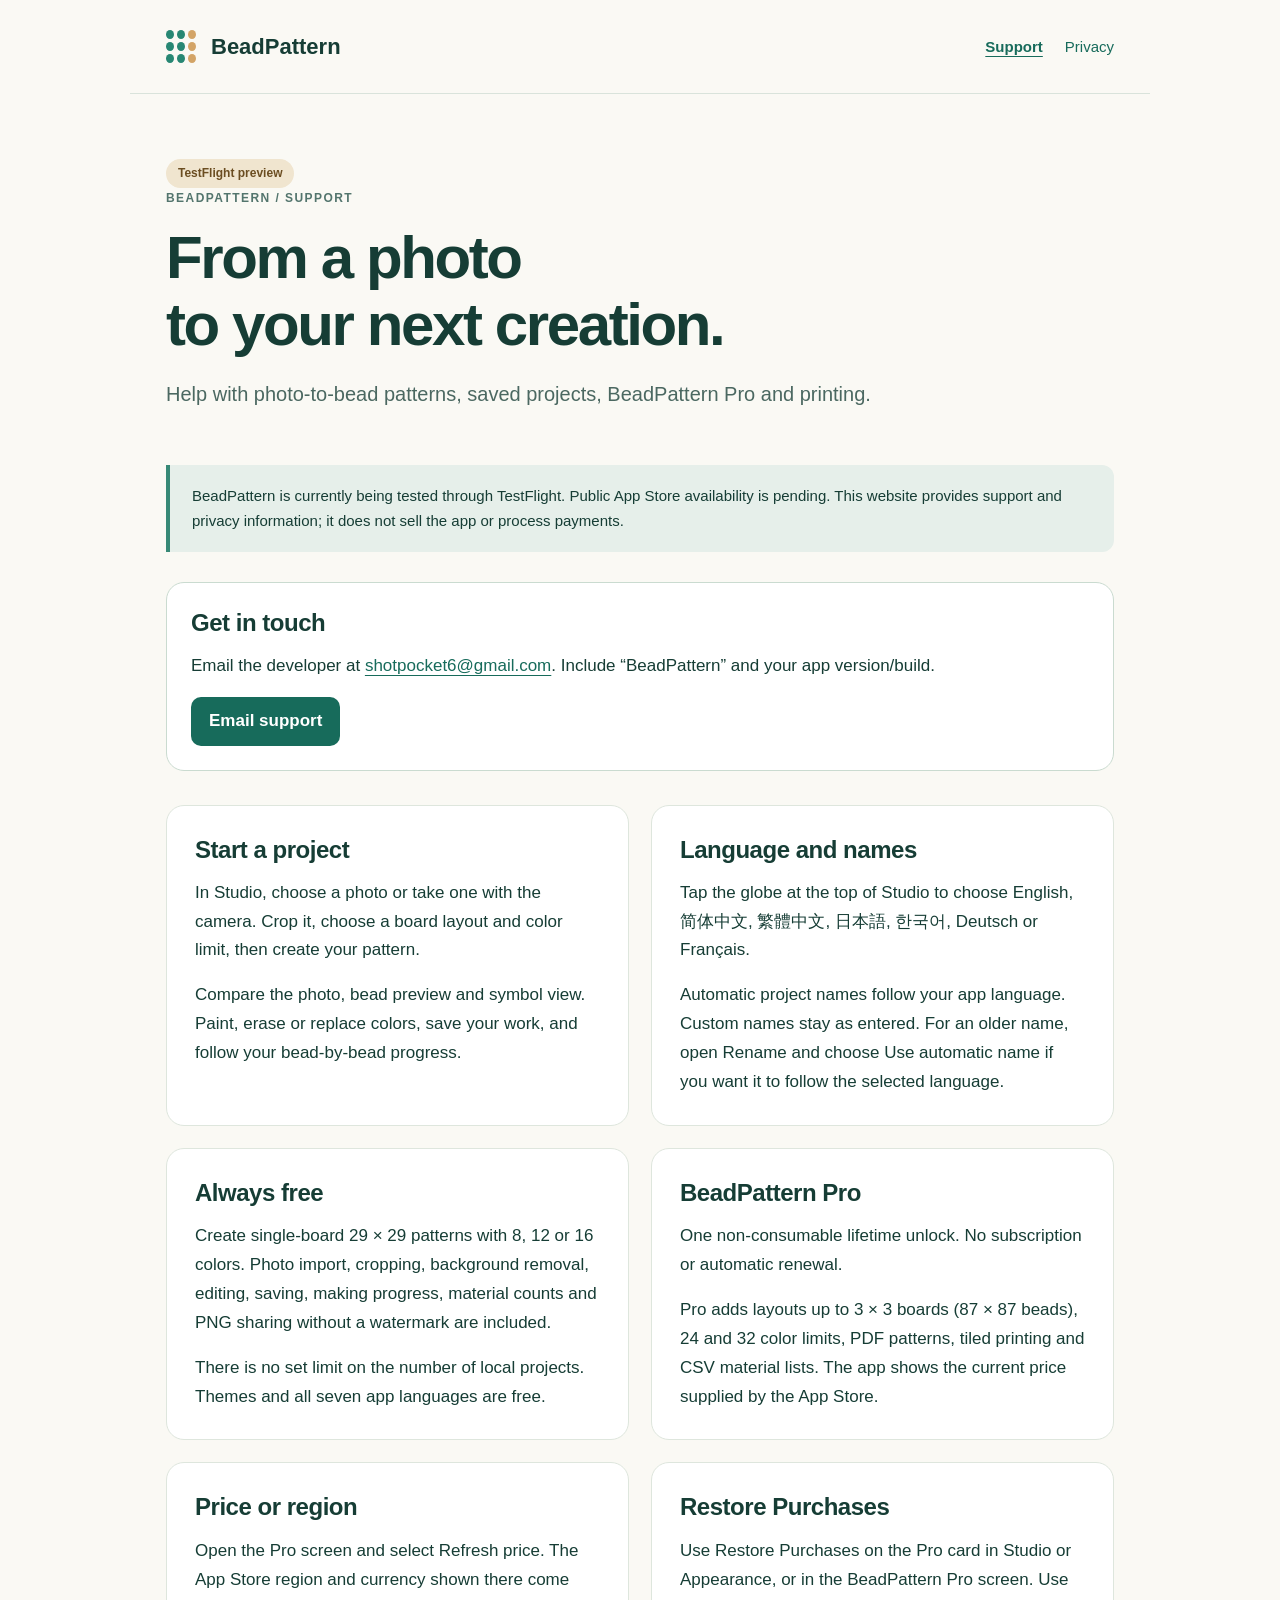
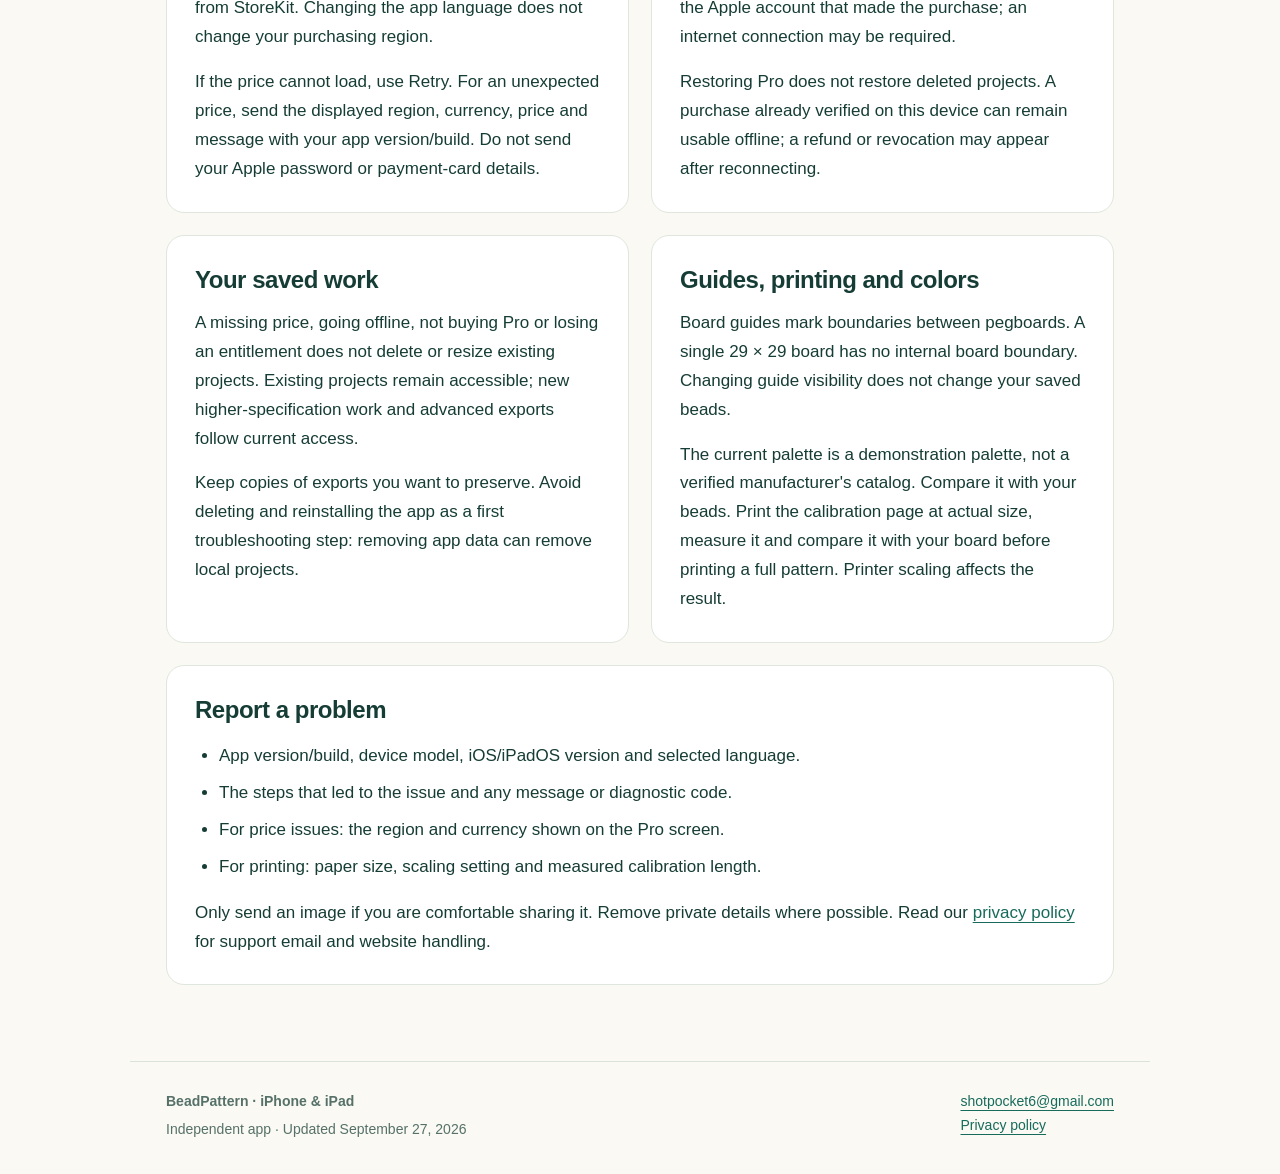
==== index.html @ d3649891 "Publish BeadPattern support and privacy pages Add standalone support and privacy documentation with " ====
<!doctype html>
<html lang="en"><head><meta charset="utf-8"><meta name="viewport" content="width=device-width,initial-scale=1"><meta name="color-scheme" content="light"><meta name="description" content="BeadPattern support: photos, bead patterns, Pro, local projects and printing."><title>Support · BeadPattern</title><link rel="stylesheet" href="styles.css"></head><body><a class="skip" href="#main">Skip to content</a><header><a class="brand" href="index.html"><span class="beads" aria-hidden="true"><i></i><i></i><i></i><i></i><i></i><i></i><i></i><i></i><i></i></span>BeadPattern</a><nav aria-label="Main"><a href="support.html" aria-current="page">Support</a><a href="privacy.html">Privacy</a></nav></header><main id="main"><section class="hero"><span class="badge">TestFlight preview</span><p class="eyebrow">BeadPattern / Support</p><h1>From a photo<br>to your next creation.</h1><p class="lede">Help with photo-to-bead patterns, saved projects, BeadPattern Pro and printing.</p></section><aside class="notice">BeadPattern is currently being tested through TestFlight. Public App Store availability is pending. This website provides support and privacy information; it does not sell the app or process payments.</aside><section class="contact"><h2>Get in touch</h2><p>Email the developer at <a href="mailto:shotpocket6@gmail.com?subject=BeadPattern%20support">shotpocket6@gmail.com</a>. Include “BeadPattern” and your app version/build.</p><a class="button" href="mailto:shotpocket6@gmail.com?subject=BeadPattern%20support">Email support</a></section><div class="grid"><section class="card"><h2>Start a project</h2><p>In Studio, choose a photo or take one with the camera. Crop it, choose a board layout and color limit, then create your pattern.</p><p>Compare the photo, bead preview and symbol view. Paint, erase or replace colors, save your work, and follow your bead-by-bead progress.</p></section><section class="card"><h2>Language and names</h2><p>Tap the globe at the top of Studio to choose English, 简体中文, 繁體中文, 日本語, 한국어, Deutsch or Français.</p><p>Automatic project names follow your app language. Custom names stay as entered. For an older name, open Rename and choose Use automatic name if you want it to follow the selected language.</p></section><section class="card"><h2>Always free</h2><p>Create single-board 29 × 29 patterns with 8, 12 or 16 colors. Photo import, cropping, background removal, editing, saving, making progress, material counts and PNG sharing without a watermark are included.</p><p>There is no set limit on the number of local projects. Themes and all seven app languages are free.</p></section><section class="card"><h2>BeadPattern Pro</h2><p>One non-consumable lifetime unlock. No subscription or automatic renewal.</p><p>Pro adds layouts up to 3 × 3 boards (87 × 87 beads), 24 and 32 color limits, PDF patterns, tiled printing and CSV material lists. The app shows the current price supplied by the App Store.</p></section><section class="card"><h2>Price or region</h2><p>Open the Pro screen and select Refresh price. The App Store region and currency shown there come from StoreKit. Changing the app language does not change your purchasing region.</p><p>If the price cannot load, use Retry. For an unexpected price, send the displayed region, currency, price and message with your app version/build. Do not send your Apple password or payment-card details.</p></section><section class="card"><h2>Restore Purchases</h2><p>Use Restore Purchases on the Pro card in Studio or Appearance, or in the BeadPattern Pro screen. Use the Apple account that made the purchase; an internet connection may be required.</p><p>Restoring Pro does not restore deleted projects. A purchase already verified on this device can remain usable offline; a refund or revocation may appear after reconnecting.</p></section><section class="card"><h2>Your saved work</h2><p>A missing price, going offline, not buying Pro or losing an entitlement does not delete or resize existing projects. Existing projects remain accessible; new higher-specification work and advanced exports follow current access.</p><p>Keep copies of exports you want to preserve. Avoid deleting and reinstalling the app as a first troubleshooting step: removing app data can remove local projects.</p></section><section class="card"><h2>Guides, printing and colors</h2><p>Board guides mark boundaries between pegboards. A single 29 × 29 board has no internal board boundary. Changing guide visibility does not change your saved beads.</p><p>The current palette is a demonstration palette, not a verified manufacturer's catalog. Compare it with your beads. Print the calibration page at actual size, measure it and compare it with your board before printing a full pattern. Printer scaling affects the result.</p></section><section class="card wide"><h2>Report a problem</h2><ul><li>App version/build, device model, iOS/iPadOS version and selected language.</li><li>The steps that led to the issue and any message or diagnostic code.</li><li>For price issues: the region and currency shown on the Pro screen.</li><li>For printing: paper size, scaling setting and measured calibration length.</li></ul><p>Only send an image if you are comfortable sharing it. Remove private details where possible. Read our <a href="privacy.html">privacy policy</a> for support email and website handling.</p></section></div></main><footer><div><strong>BeadPattern · iPhone &amp; iPad</strong><p>Independent app · Updated September 27, 2026</p></div><div><a href="mailto:shotpocket6@gmail.com?subject=BeadPattern%20support">shotpocket6@gmail.com</a><br><a href="privacy.html">Privacy policy</a></div></footer></body></html>
---- styles.css ----
*{box-sizing:border-box}html{scroll-behavior:smooth}body{margin:0;background:#faf9f4;color:#163d35;font:17px/1.7 -apple-system,BlinkMacSystemFont,"Segoe UI",sans-serif}a{color:#176b5b;text-underline-offset:4px}a:hover{color:#123f35}a:focus-visible{outline:3px solid #b47618;outline-offset:5px}header,main,footer{max-width:1020px;margin:auto;padding:28px 36px}header{display:flex;justify-content:space-between;align-items:center;gap:20px;border-bottom:1px solid #d9e3db}.brand{display:flex;align-items:center;gap:12px;font-size:22px;font-weight:750;text-decoration:none;color:#163d35}.beads{width:33px;height:33px;display:grid;grid-template-columns:repeat(3,8px);gap:3px}.beads i{border-radius:50%;background:#278773}.beads i:nth-child(3n){background:#d3a466}nav{display:flex;gap:22px}nav a{font-size:15px;text-decoration:none}nav a[aria-current=page]{text-decoration:underline;font-weight:700}.eyebrow{letter-spacing:.12em;text-transform:uppercase;font-size:12px;font-weight:750;color:#53756d}.hero{padding:36px 0 30px}h1{font-size:clamp(36px,6vw,60px);line-height:1.12;letter-spacing:-.04em;margin:12px 0 18px;font-weight:750}h2{font-size:24px;line-height:1.3;letter-spacing:-.02em;margin:0 0 14px}h3{font-size:18px;margin:18px 0 7px}p{margin:0 0 16px}.lede{font-size:20px;max-width:720px;color:#4b6861}.badge{display:inline-block;background:#f0e5cf;color:#6b4d21;border-radius:99px;padding:4px 12px;font-size:12px;font-weight:700}.notice{background:#e6efea;border-left:4px solid #378976;padding:18px 22px;margin:8px 0 30px;border-radius:0 12px 12px 0;font-size:15px}.contact{padding:24px;border:1px solid #cadbd0;border-radius:18px;background:#fff;margin-bottom:34px}.button{display:inline-block;padding:10px 18px;border-radius:10px;background:#176b5b;color:#fff;font-weight:650;text-decoration:none}.button:hover{background:#134f43;color:#fff}.grid{display:grid;grid-template-columns:1fr 1fr;gap:22px}.card{padding:28px;background:#fff;border:1px solid #dee6dd;border-radius:18px}.card p:last-child,.notice p:last-child{margin-bottom:0}.wide{grid-column:1/-1}.reading{max-width:790px}.reading section{border-top:1px solid #d9e3db;padding:26px 0 10px}.muted{color:#567169;font-size:14px}ul,ol{padding-left:24px}li{margin-bottom:8px}footer{margin-top:48px;display:flex;justify-content:space-between;gap:24px;border-top:1px solid #d9e3db;font-size:14px;color:#567169}footer p{margin:4px 0}.skip{position:absolute;left:16px;top:-80px;background:white;padding:8px}.skip:focus{top:10px}@media(max-width:650px){header,main,footer{padding:22px}header{align-items:flex-start}.brand{font-size:19px}nav{gap:14px;font-size:14px}.hero{padding-top:24px}.grid{grid-template-columns:1fr}.card{padding:22px}footer{flex-direction:column}.lede{font-size:18px}}@media(prefers-reduced-motion:reduce){html{scroll-behavior:auto}}
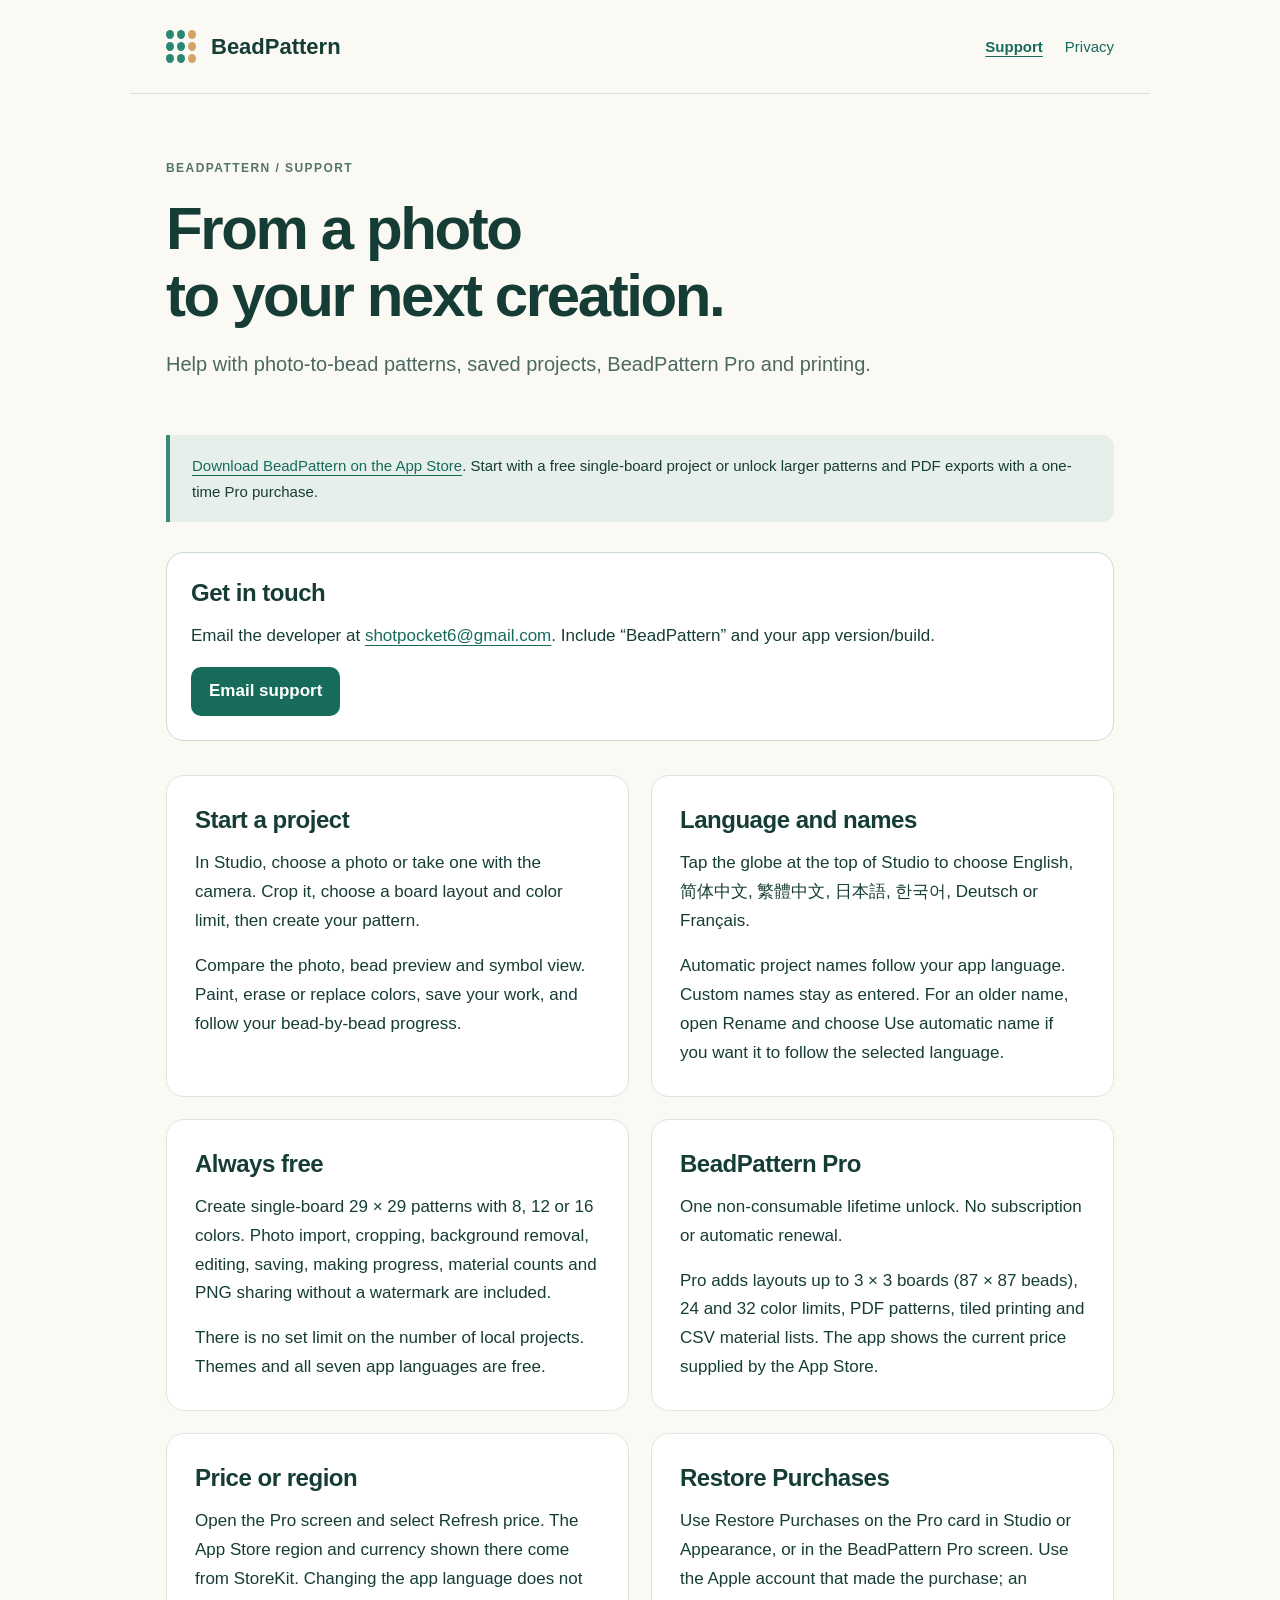
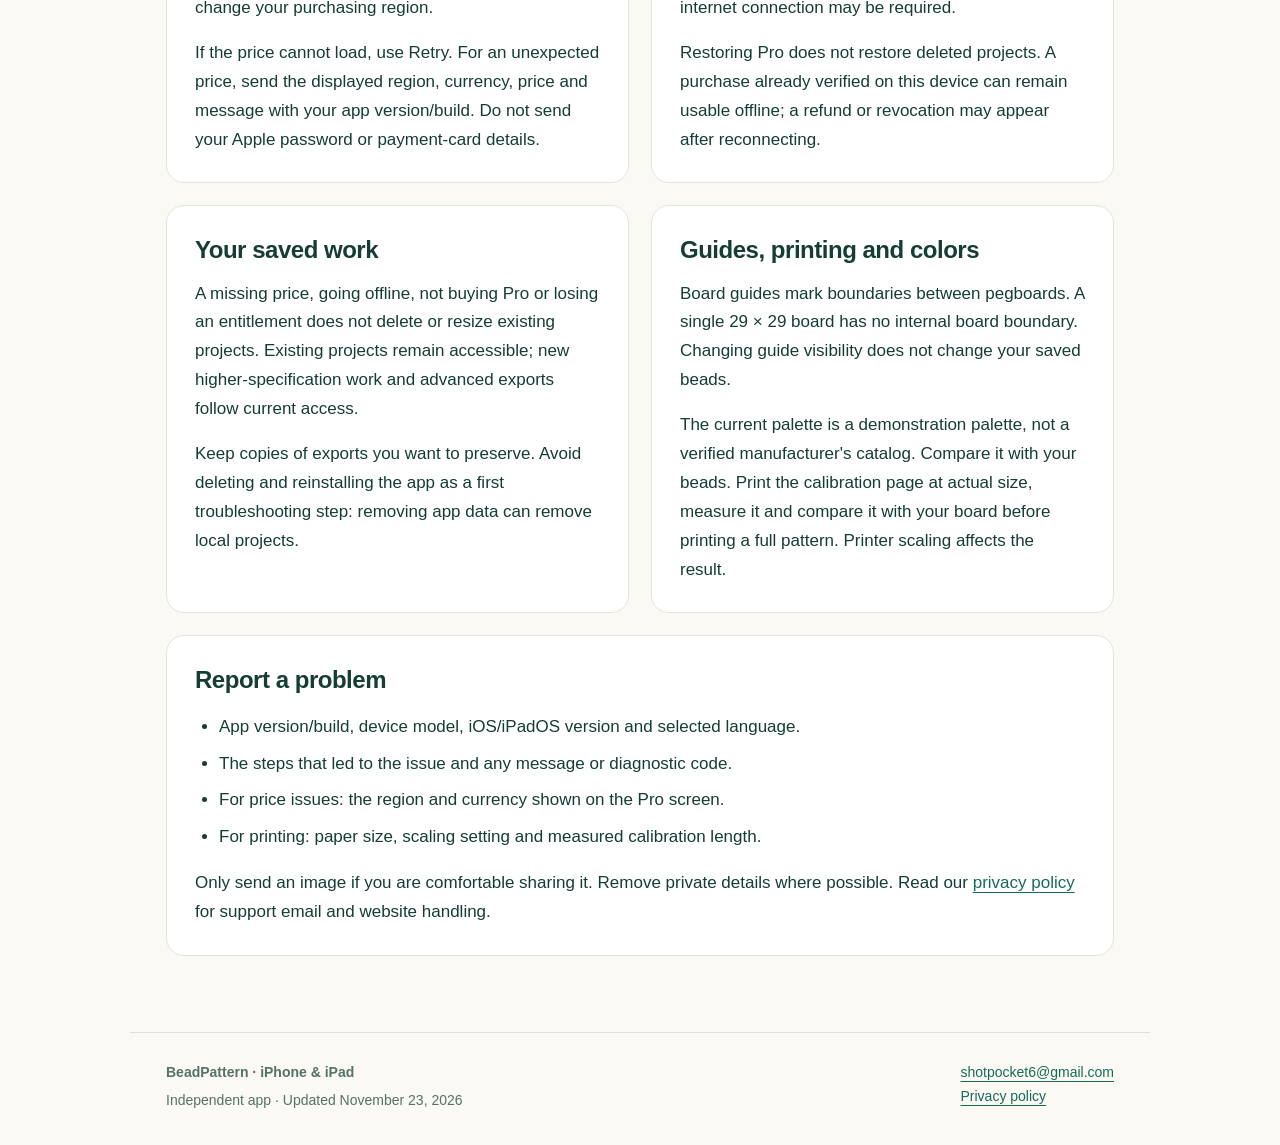
==== commit dc43939a: "Update BeadPattern support and privacy pages for the App Store release" ====
--- a/index.html
+++ b/index.html
@@ -1,2 +1,2 @@
 <!doctype html>
-<html lang="en"><head><meta charset="utf-8"><meta name="viewport" content="width=device-width,initial-scale=1"><meta name="color-scheme" content="light"><meta name="description" content="BeadPattern support: photos, bead patterns, Pro, local projects and printing."><title>Support · BeadPattern</title><link rel="stylesheet" href="styles.css"></head><body><a class="skip" href="#main">Skip to content</a><header><a class="brand" href="index.html"><span class="beads" aria-hidden="true"><i></i><i></i><i></i><i></i><i></i><i></i><i></i><i></i><i></i></span>BeadPattern</a><nav aria-label="Main"><a href="support.html" aria-current="page">Support</a><a href="privacy.html">Privacy</a></nav></header><main id="main"><section class="hero"><span class="badge">TestFlight preview</span><p class="eyebrow">BeadPattern / Support</p><h1>From a photo<br>to your next creation.</h1><p class="lede">Help with photo-to-bead patterns, saved projects, BeadPattern Pro and printing.</p></section><aside class="notice">BeadPattern is currently being tested through TestFlight. Public App Store availability is pending. This website provides support and privacy information; it does not sell the app or process payments.</aside><section class="contact"><h2>Get in touch</h2><p>Email the developer at <a href="mailto:shotpocket6@gmail.com?subject=BeadPattern%20support">shotpocket6@gmail.com</a>. Include “BeadPattern” and your app version/build.</p><a class="button" href="mailto:shotpocket6@gmail.com?subject=BeadPattern%20support">Email support</a></section><div class="grid"><section class="card"><h2>Start a project</h2><p>In Studio, choose a photo or take one with the camera. Crop it, choose a board layout and color limit, then create your pattern.</p><p>Compare the photo, bead preview and symbol view. Paint, erase or replace colors, save your work, and follow your bead-by-bead progress.</p></section><section class="card"><h2>Language and names</h2><p>Tap the globe at the top of Studio to choose English, 简体中文, 繁體中文, 日本語, 한국어, Deutsch or Français.</p><p>Automatic project names follow your app language. Custom names stay as entered. For an older name, open Rename and choose Use automatic name if you want it to follow the selected language.</p></section><section class="card"><h2>Always free</h2><p>Create single-board 29 × 29 patterns with 8, 12 or 16 colors. Photo import, cropping, background removal, editing, saving, making progress, material counts and PNG sharing without a watermark are included.</p><p>There is no set limit on the number of local projects. Themes and all seven app languages are free.</p></section><section class="card"><h2>BeadPattern Pro</h2><p>One non-consumable lifetime unlock. No subscription or automatic renewal.</p><p>Pro adds layouts up to 3 × 3 boards (87 × 87 beads), 24 and 32 color limits, PDF patterns, tiled printing and CSV material lists. The app shows the current price supplied by the App Store.</p></section><section class="card"><h2>Price or region</h2><p>Open the Pro screen and select Refresh price. The App Store region and currency shown there come from StoreKit. Changing the app language does not change your purchasing region.</p><p>If the price cannot load, use Retry. For an unexpected price, send the displayed region, currency, price and message with your app version/build. Do not send your Apple password or payment-card details.</p></section><section class="card"><h2>Restore Purchases</h2><p>Use Restore Purchases on the Pro card in Studio or Appearance, or in the BeadPattern Pro screen. Use the Apple account that made the purchase; an internet connection may be required.</p><p>Restoring Pro does not restore deleted projects. A purchase already verified on this device can remain usable offline; a refund or revocation may appear after reconnecting.</p></section><section class="card"><h2>Your saved work</h2><p>A missing price, going offline, not buying Pro or losing an entitlement does not delete or resize existing projects. Existing projects remain accessible; new higher-specification work and advanced exports follow current access.</p><p>Keep copies of exports you want to preserve. Avoid deleting and reinstalling the app as a first troubleshooting step: removing app data can remove local projects.</p></section><section class="card"><h2>Guides, printing and colors</h2><p>Board guides mark boundaries between pegboards. A single 29 × 29 board has no internal board boundary. Changing guide visibility does not change your saved beads.</p><p>The current palette is a demonstration palette, not a verified manufacturer's catalog. Compare it with your beads. Print the calibration page at actual size, measure it and compare it with your board before printing a full pattern. Printer scaling affects the result.</p></section><section class="card wide"><h2>Report a problem</h2><ul><li>App version/build, device model, iOS/iPadOS version and selected language.</li><li>The steps that led to the issue and any message or diagnostic code.</li><li>For price issues: the region and currency shown on the Pro screen.</li><li>For printing: paper size, scaling setting and measured calibration length.</li></ul><p>Only send an image if you are comfortable sharing it. Remove private details where possible. Read our <a href="privacy.html">privacy policy</a> for support email and website handling.</p></section></div></main><footer><div><strong>BeadPattern · iPhone &amp; iPad</strong><p>Independent app · Updated September 27, 2026</p></div><div><a href="mailto:shotpocket6@gmail.com?subject=BeadPattern%20support">shotpocket6@gmail.com</a><br><a href="privacy.html">Privacy policy</a></div></footer></body></html>
+<html lang="en"><head><meta charset="utf-8"><meta name="viewport" content="width=device-width,initial-scale=1"><meta name="color-scheme" content="light"><meta name="description" content="BeadPattern support: photos, bead patterns, Pro, local projects and printing."><title>Support · BeadPattern</title><link rel="stylesheet" href="styles.css"></head><body><a class="skip" href="#main">Skip to content</a><header><a class="brand" href="index.html"><span class="beads" aria-hidden="true"><i></i><i></i><i></i><i></i><i></i><i></i><i></i><i></i><i></i></span>BeadPattern</a><nav aria-label="Main"><a href="support.html" aria-current="page">Support</a><a href="privacy.html">Privacy</a></nav></header><main id="main"><section class="hero"><p class="eyebrow">BeadPattern / Support</p><h1>From a photo<br>to your next creation.</h1><p class="lede">Help with photo-to-bead patterns, saved projects, BeadPattern Pro and printing.</p></section><aside class="notice"><a href="https://apps.apple.com/app/id6816259992">Download BeadPattern on the App Store</a>. Start with a free single-board project or unlock larger patterns and PDF exports with a one-time Pro purchase.</aside><section class="contact"><h2>Get in touch</h2><p>Email the developer at <a href="mailto:shotpocket6@gmail.com?subject=BeadPattern%20support">shotpocket6@gmail.com</a>. Include “BeadPattern” and your app version/build.</p><a class="button" href="mailto:shotpocket6@gmail.com?subject=BeadPattern%20support">Email support</a></section><div class="grid"><section class="card"><h2>Start a project</h2><p>In Studio, choose a photo or take one with the camera. Crop it, choose a board layout and color limit, then create your pattern.</p><p>Compare the photo, bead preview and symbol view. Paint, erase or replace colors, save your work, and follow your bead-by-bead progress.</p></section><section class="card"><h2>Language and names</h2><p>Tap the globe at the top of Studio to choose English, 简体中文, 繁體中文, 日本語, 한국어, Deutsch or Français.</p><p>Automatic project names follow your app language. Custom names stay as entered. For an older name, open Rename and choose Use automatic name if you want it to follow the selected language.</p></section><section class="card"><h2>Always free</h2><p>Create single-board 29 × 29 patterns with 8, 12 or 16 colors. Photo import, cropping, background removal, editing, saving, making progress, material counts and PNG sharing without a watermark are included.</p><p>There is no set limit on the number of local projects. Themes and all seven app languages are free.</p></section><section class="card"><h2>BeadPattern Pro</h2><p>One non-consumable lifetime unlock. No subscription or automatic renewal.</p><p>Pro adds layouts up to 3 × 3 boards (87 × 87 beads), 24 and 32 color limits, PDF patterns, tiled printing and CSV material lists. The app shows the current price supplied by the App Store.</p></section><section class="card"><h2>Price or region</h2><p>Open the Pro screen and select Refresh price. The App Store region and currency shown there come from StoreKit. Changing the app language does not change your purchasing region.</p><p>If the price cannot load, use Retry. For an unexpected price, send the displayed region, currency, price and message with your app version/build. Do not send your Apple password or payment-card details.</p></section><section class="card"><h2>Restore Purchases</h2><p>Use Restore Purchases on the Pro card in Studio or Appearance, or in the BeadPattern Pro screen. Use the Apple account that made the purchase; an internet connection may be required.</p><p>Restoring Pro does not restore deleted projects. A purchase already verified on this device can remain usable offline; a refund or revocation may appear after reconnecting.</p></section><section class="card"><h2>Your saved work</h2><p>A missing price, going offline, not buying Pro or losing an entitlement does not delete or resize existing projects. Existing projects remain accessible; new higher-specification work and advanced exports follow current access.</p><p>Keep copies of exports you want to preserve. Avoid deleting and reinstalling the app as a first troubleshooting step: removing app data can remove local projects.</p></section><section class="card"><h2>Guides, printing and colors</h2><p>Board guides mark boundaries between pegboards. A single 29 × 29 board has no internal board boundary. Changing guide visibility does not change your saved beads.</p><p>The current palette is a demonstration palette, not a verified manufacturer's catalog. Compare it with your beads. Print the calibration page at actual size, measure it and compare it with your board before printing a full pattern. Printer scaling affects the result.</p></section><section class="card wide"><h2>Report a problem</h2><ul><li>App version/build, device model, iOS/iPadOS version and selected language.</li><li>The steps that led to the issue and any message or diagnostic code.</li><li>For price issues: the region and currency shown on the Pro screen.</li><li>For printing: paper size, scaling setting and measured calibration length.</li></ul><p>Only send an image if you are comfortable sharing it. Remove private details where possible. Read our <a href="privacy.html">privacy policy</a> for support email and website handling.</p></section></div></main><footer><div><strong>BeadPattern · iPhone &amp; iPad</strong><p>Independent app · Updated November 23, 2026</p></div><div><a href="mailto:shotpocket6@gmail.com?subject=BeadPattern%20support">shotpocket6@gmail.com</a><br><a href="privacy.html">Privacy policy</a></div></footer></body></html>
